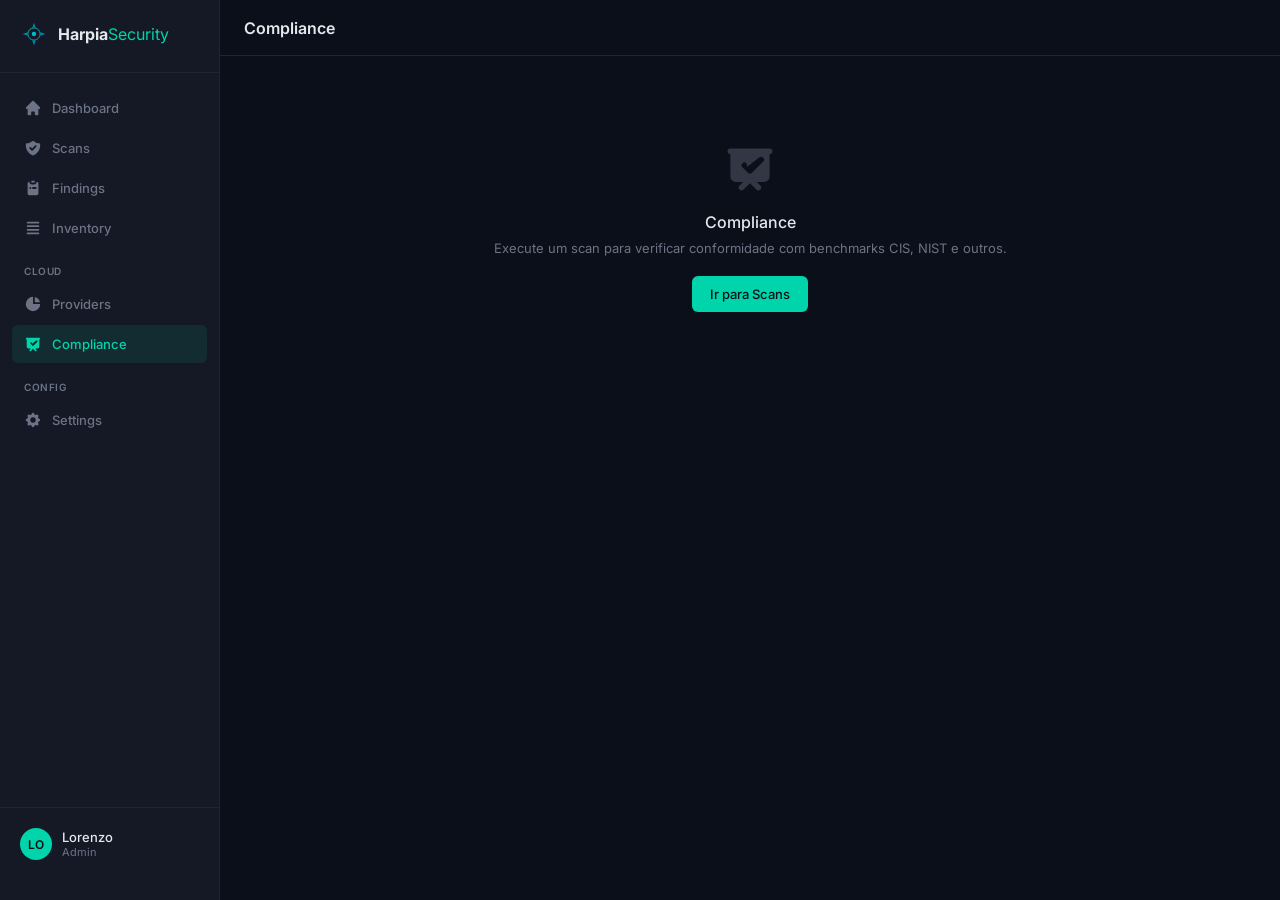
==== web/dashboard/compliance.html @ 105f33a2 "fix: corrige rotas e adiciona páginas faltando - Corrigidos todos os href="#" para as páginas reais " ====
<!DOCTYPE html>
<html lang="pt-BR">
<head>
<meta charset="UTF-8">
<meta name="viewport" content="width=device-width, initial-scale=1.0">
<title>Harpia Security — Compliance</title>
<link href="https://fonts.googleapis.com/css2?family=Inter:wght@400;500;600;700&display=swap" rel="stylesheet">
<style>
:root{--bg:#0b0f19;--surface:#141925;--surface-hover:#1a2030;--border:#1e2636;--text:#e4e7ec;--text-dim:#6b7385;--accent:#00d4aa;--sidebar-w:220px;--header-h:56px;--radius:10px}
*{margin:0;padding:0;box-sizing:border-box}
body{font-family:'Inter',system-ui,sans-serif;background:var(--bg);color:var(--text);min-height:100vh}
.sidebar{position:fixed;top:0;left:0;width:var(--sidebar-w);height:100vh;background:var(--surface);border-right:1px solid var(--border);display:flex;flex-direction:column;padding:20px 0;z-index:100}
.sidebar-brand{display:flex;align-items:center;gap:10px;padding:0 20px 24px;border-bottom:1px solid var(--border);margin-bottom:16px}
.sidebar-brand svg{width:28px;height:28px}
.sidebar-brand span{font-size:16px;font-weight:700}
.sidebar-brand span::after{content:'Security';color:var(--accent);font-weight:400}
.nav{display:flex;flex-direction:column;gap:2px;padding:0 12px;flex:1}
.nav a{display:flex;align-items:center;gap:10px;padding:10px 12px;color:var(--text-dim);text-decoration:none;font-size:13px;font-weight:500;border-radius:6px;transition:all .15s}
.nav a:hover{background:var(--surface-hover);color:var(--text)}
.nav a.active{background:rgba(0,212,170,.1);color:var(--accent)}
.nav a svg{width:18px;height:18px;flex-shrink:0}
.nav-section{font-size:10px;font-weight:600;text-transform:uppercase;letter-spacing:.5px;color:var(--text-dim);padding:16px 12px 6px}
.sidebar-footer{padding:12px;border-top:1px solid var(--border)}
.user{display:flex;align-items:center;gap:10px;padding:8px;border-radius:6px;cursor:pointer}
.user:hover{background:var(--surface-hover)}
.avatar{width:32px;height:32px;background:var(--accent);border-radius:50%;display:grid;place-items:center;font-size:12px;font-weight:600;color:var(--bg)}
.user-info{flex:1;min-width:0}
.user-name{font-size:13px;font-weight:500;white-space:nowrap;overflow:hidden;text-overflow:ellipsis}
.user-role{font-size:11px;color:var(--text-dim)}
.main{margin-left:var(--sidebar-w);min-height:100vh}
.header{position:sticky;top:0;height:var(--header-h);background:var(--bg);border-bottom:1px solid var(--border);display:flex;align-items:center;justify-content:space-between;padding:0 24px;z-index:50}
.header h1{font-size:16px;font-weight:600}
.btn{padding:10px 18px;border-radius:6px;font-size:13px;font-weight:500;cursor:pointer;border:none;font-family:inherit;transition:all .15s}
.btn-primary{background:var(--accent);color:var(--bg)}
.btn-secondary{background:var(--surface);color:var(--text);border:1px solid var(--border)}
.content{padding:24px;max-width:1200px}
.empty{display:flex;flex-direction:column;align-items:center;justify-content:center;padding:60px 20px;color:var(--text-dim);text-align:center}
.empty svg{width:56px;height:56px;margin-bottom:16px;opacity:.4}
.empty h3{font-size:16px;font-weight:500;margin-bottom:8px;color:var(--text)}
.empty p{font-size:13px;margin-bottom:20px}
@media(max-width:768px){.sidebar{transform:translateX(-100%)}.main{margin-left:0}.content{padding:16px}}
</style>
</head>
<body>
<aside class="sidebar">
    <div class="sidebar-brand">
        <svg viewBox="0 0 64 64" xmlns="http://www.w3.org/2000/svg"><defs><linearGradient id="g" x1="0%" y1="0%" x2="100%" y2="100%"><stop offset="0%" stop-color="#00d4aa"/><stop offset="100%" stop-color="#0099ff"/></linearGradient></defs><circle cx="32" cy="32" r="14" fill="none" stroke="url(#g)" stroke-width="2"/><circle cx="32" cy="32" r="5" fill="url(#g)"/><path d="M32 6 L28 18 L32 16 L36 18 Z" fill="url(#g)" opacity=".7"/><path d="M32 58 L28 46 L32 48 L36 46 Z" fill="url(#g)" opacity=".7"/><path d="M6 32 L18 28 L16 32 L18 36 Z" fill="url(#g)" opacity=".7"/><path d="M58 32 L46 28 L48 32 L46 36 Z" fill="url(#g)" opacity=".7"/></svg>
        <span>Harpia</span>
    </div>
    <nav class="nav">
        <a href="dashboard.html"><svg viewBox="0 0 20 20" fill="currentColor"><path d="M10.707 2.293a1 1 0 00-1.414 0l-7 7a1 1 0 001.414 1.414L4 10.414V17a1 1 0 001 1h2a1 1 0 001-1v-2a1 1 0 011-1h2a1 1 0 011 1v2a1 1 0 001 1h2a1 1 0 001-1v-6.586l.293.293a1 1 0 001.414-1.414l-7-7z"/></svg>Dashboard</a>
        <a href="scans.html"><svg viewBox="0 0 20 20" fill="currentColor"><path fill-rule="evenodd" d="M2.166 4.999A11.954 11.954 0 0010 1.944 11.954 11.954 0 0017.834 5c.11.65.166 1.32.166 2.001 0 5.225-3.34 9.67-8 11.317C5.34 16.67 2 12.225 2 7c0-.682.057-1.35.166-2.001zm11.541 3.708a1 1 0 00-1.414-1.414L9 10.586 7.707 9.293a1 1 0 00-1.414 1.414l2 2a1 1 0 001.414 0l4-4z" clip-rule="evenodd"/></svg>Scans</a>
        <a href="findings.html"><svg viewBox="0 0 20 20" fill="currentColor"><path d="M9 2a1 1 0 000 2h2a1 1 0 100-2H9z"/><path fill-rule="evenodd" d="M4 5a2 2 0 012-2 3 3 0 003 3h2a3 3 0 003-3 2 2 0 012 2v11a2 2 0 01-2 2H6a2 2 0 01-2-2V5zm3 4a1 1 0 000 2h.01a1 1 0 100-2H7zm3 0a1 1 0 000 2h3a1 1 0 100-2h-3z" clip-rule="evenodd"/></svg>Findings</a>
        <a href="inventory.html"><svg viewBox="0 0 20 20" fill="currentColor"><path fill-rule="evenodd" d="M3 4a1 1 0 011-1h12a1 1 0 110 2H4a1 1 0 01-1-1zm0 4a1 1 0 011-1h12a1 1 0 110 2H4a1 1 0 01-1-1zm0 4a1 1 0 011-1h12a1 1 0 110 2H4a1 1 0 01-1-1zm0 4a1 1 0 011-1h12a1 1 0 110 2H4a1 1 0 01-1-1z" clip-rule="evenodd"/></svg>Inventory</a>
        <div class="nav-section">Cloud</div>
        <a href="providers.html"><svg viewBox="0 0 20 20" fill="currentColor"><path d="M2 10a8 8 0 018-8v8h8a8 8 0 11-16 0z"/><path d="M12 2.252A8.014 8.014 0 0117.748 8H12V2.252z"/></svg>Providers</a>
        <a href="compliance.html" class="active"><svg viewBox="0 0 20 20" fill="currentColor"><path fill-rule="evenodd" d="M3 3a1 1 0 000 2v8a2 2 0 002 2h2.586l-1.293 1.293a1 1 0 101.414 1.414L10 15.414l2.293 2.293a1 1 0 001.414-1.414L12.414 15H15a2 2 0 002-2V5a1 1 0 100-2H3zm11.707 4.707a1 1 0 00-1.414-1.414L9 9.586 8.707 8.293a1 1 0 00-1.414 1.414l2 2a1 1 0 001.414 0l4-4z" clip-rule="evenodd"/></svg>Compliance</a>
        <div class="nav-section">Config</div>
        <a href="settings.html"><svg viewBox="0 0 20 20" fill="currentColor"><path fill-rule="evenodd" d="M11.49 3.17c-.38-1.56-2.6-1.56-2.98 0a1.532 1.532 0 01-2.286.948c-1.372-.836-2.942.734-2.106 2.106.54.886.061 2.042-.947 2.287-1.561.379-1.561 2.6 0 2.978a1.532 1.532 0 01.947 2.287c-.836 1.372.734 2.942 2.106 2.106a1.532 1.532 0 012.287.947c.379 1.561 2.6 1.561 2.978 0a1.533 1.533 0 012.287-.947c1.372.836 2.942-.734 2.106-2.106a1.533 1.533 0 01.947-2.287c1.561-.379 1.561-2.6 0-2.978a1.532 1.532 0 01-.947-2.287c.836-1.372-.734-2.942-2.106-2.106a1.532 1.532 0 01-2.287-.947zM10 13a3 3 0 100-6 3 3 0 000 6z" clip-rule="evenodd"/></svg>Settings</a>
    </nav>
    <div class="sidebar-footer">
        <div class="user"><div class="avatar">LO</div><div class="user-info"><div class="user-name">Lorenzo</div><div class="user-role">Admin</div></div></div>
    </div>
</aside>
<main class="main">
    <header class="header"><h1>Compliance</h1></header>
    <div class="content">
        <div class="empty">
            <svg viewBox="0 0 20 20" fill="currentColor"><path fill-rule="evenodd" d="M3 3a1 1 0 000 2v8a2 2 0 002 2h2.586l-1.293 1.293a1 1 0 101.414 1.414L10 15.414l2.293 2.293a1 1 0 001.414-1.414L12.414 15H15a2 2 0 002-2V5a1 1 0 100-2H3zm11.707 4.707a1 1 0 00-1.414-1.414L9 9.586 8.707 8.293a1 1 0 00-1.414 1.414l2 2a1 1 0 001.414 0l4-4z" clip-rule="evenodd"/></svg>
            <h3>Compliance</h3>
            <p>Execute um scan para verificar conformidade com benchmarks CIS, NIST e outros.</p>
            <button class="btn btn-primary" onclick="window.location.href='scans.html'">Ir para Scans</button>
        </div>
    </div>
</main>
</body>
</html>
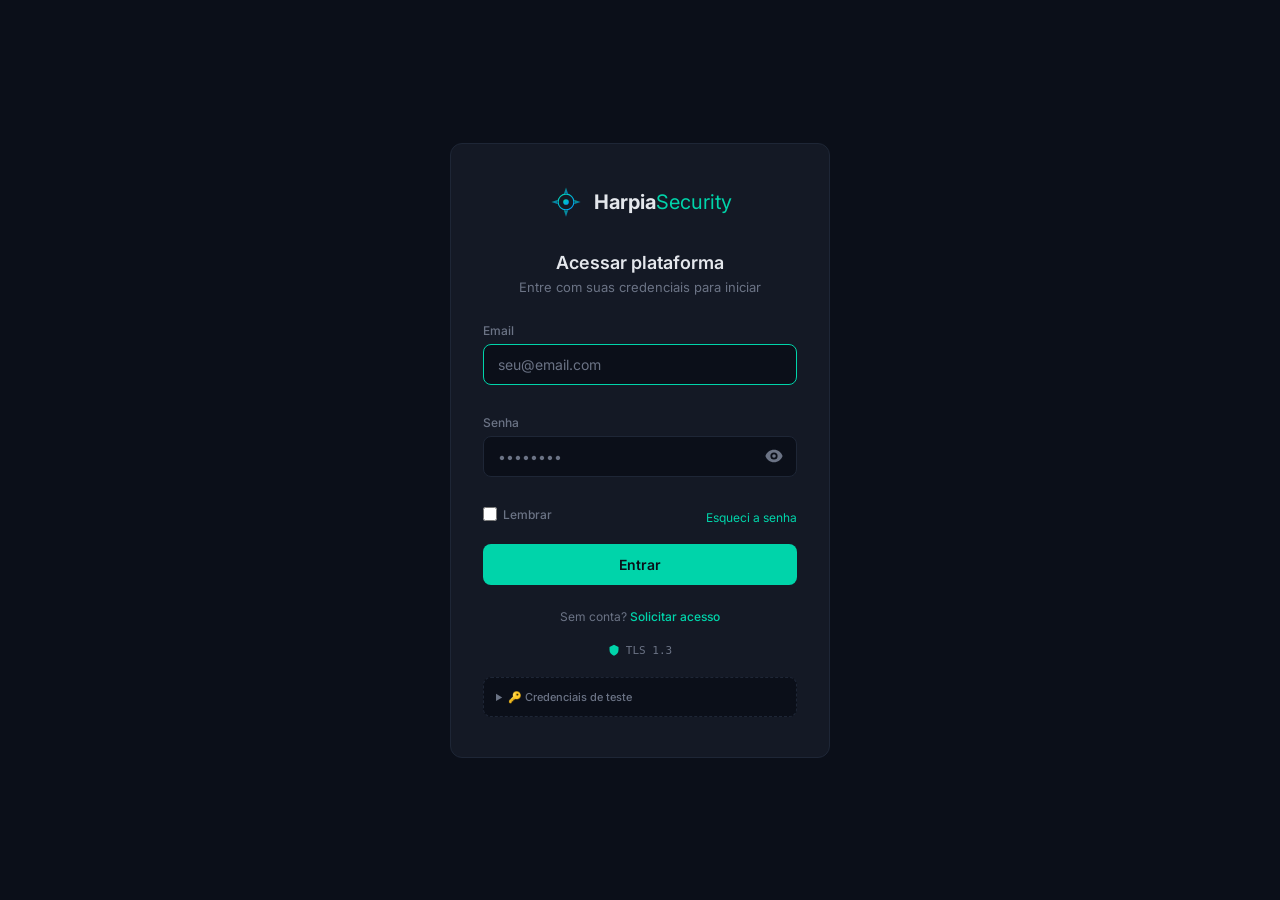
==== commit d9c63d42: "feat: rota /login, auth check e logout - Movido index.html → login.html - index.html redireciona par" ====
--- a/web/dashboard/compliance.html
+++ b/web/dashboard/compliance.html
@@ -42,6 +42,11 @@
 </style>
 </head>
 <body>
+<script>
+    if (!localStorage.getItem('harpia_logged')) {
+        window.location.href = 'login.html';
+    }
+</script>
 <aside class="sidebar">
     <div class="sidebar-brand">
         <svg viewBox="0 0 64 64" xmlns="http://www.w3.org/2000/svg"><defs><linearGradient id="g" x1="0%" y1="0%" x2="100%" y2="100%"><stop offset="0%" stop-color="#00d4aa"/><stop offset="100%" stop-color="#0099ff"/></linearGradient></defs><circle cx="32" cy="32" r="14" fill="none" stroke="url(#g)" stroke-width="2"/><circle cx="32" cy="32" r="5" fill="url(#g)"/><path d="M32 6 L28 18 L32 16 L36 18 Z" fill="url(#g)" opacity=".7"/><path d="M32 58 L28 46 L32 48 L36 46 Z" fill="url(#g)" opacity=".7"/><path d="M6 32 L18 28 L16 32 L18 36 Z" fill="url(#g)" opacity=".7"/><path d="M58 32 L46 28 L48 32 L46 36 Z" fill="url(#g)" opacity=".7"/></svg>
@@ -59,7 +64,7 @@
         <a href="settings.html"><svg viewBox="0 0 20 20" fill="currentColor"><path fill-rule="evenodd" d="M11.49 3.17c-.38-1.56-2.6-1.56-2.98 0a1.532 1.532 0 01-2.286.948c-1.372-.836-2.942.734-2.106 2.106.54.886.061 2.042-.947 2.287-1.561.379-1.561 2.6 0 2.978a1.532 1.532 0 01.947 2.287c-.836 1.372.734 2.942 2.106 2.106a1.532 1.532 0 012.287.947c.379 1.561 2.6 1.561 2.978 0a1.533 1.533 0 012.287-.947c1.372.836 2.942-.734 2.106-2.106a1.533 1.533 0 01.947-2.287c1.561-.379 1.561-2.6 0-2.978a1.532 1.532 0 01-.947-2.287c.836-1.372-.734-2.942-2.106-2.106a1.532 1.532 0 01-2.287-.947zM10 13a3 3 0 100-6 3 3 0 000 6z" clip-rule="evenodd"/></svg>Settings</a>
     </nav>
     <div class="sidebar-footer">
-        <div class="user"><div class="avatar">LO</div><div class="user-info"><div class="user-name">Lorenzo</div><div class="user-role">Admin</div></div></div>
+        <div class="user"><div class="avatar">LO</div><div class="user-info"><div class="user-name" id="userName">Lorenzo</div><div class="user-role" id="userRole">Admin</div></div></div>
     </div>
 </aside>
 <main class="main">
@@ -73,5 +78,20 @@
         </div>
     </div>
 </main>
+
+<script>
+    const role = localStorage.getItem('harpia_role') || 'Admin';
+    const name = localStorage.getItem('harpia_name') || 'Lorenzo';
+    document.getElementById('userName').textContent = name;
+    document.getElementById('userRole').textContent = role;
+    
+    document.querySelector('.user').style.cursor = 'pointer';
+    document.querySelector('.user').addEventListener('click', () => {
+        if (confirm('Deseja sair?')) {
+            localStorage.clear();
+            window.location.href = 'login.html';
+        }
+    });
+</script>
 </body>
 </html>
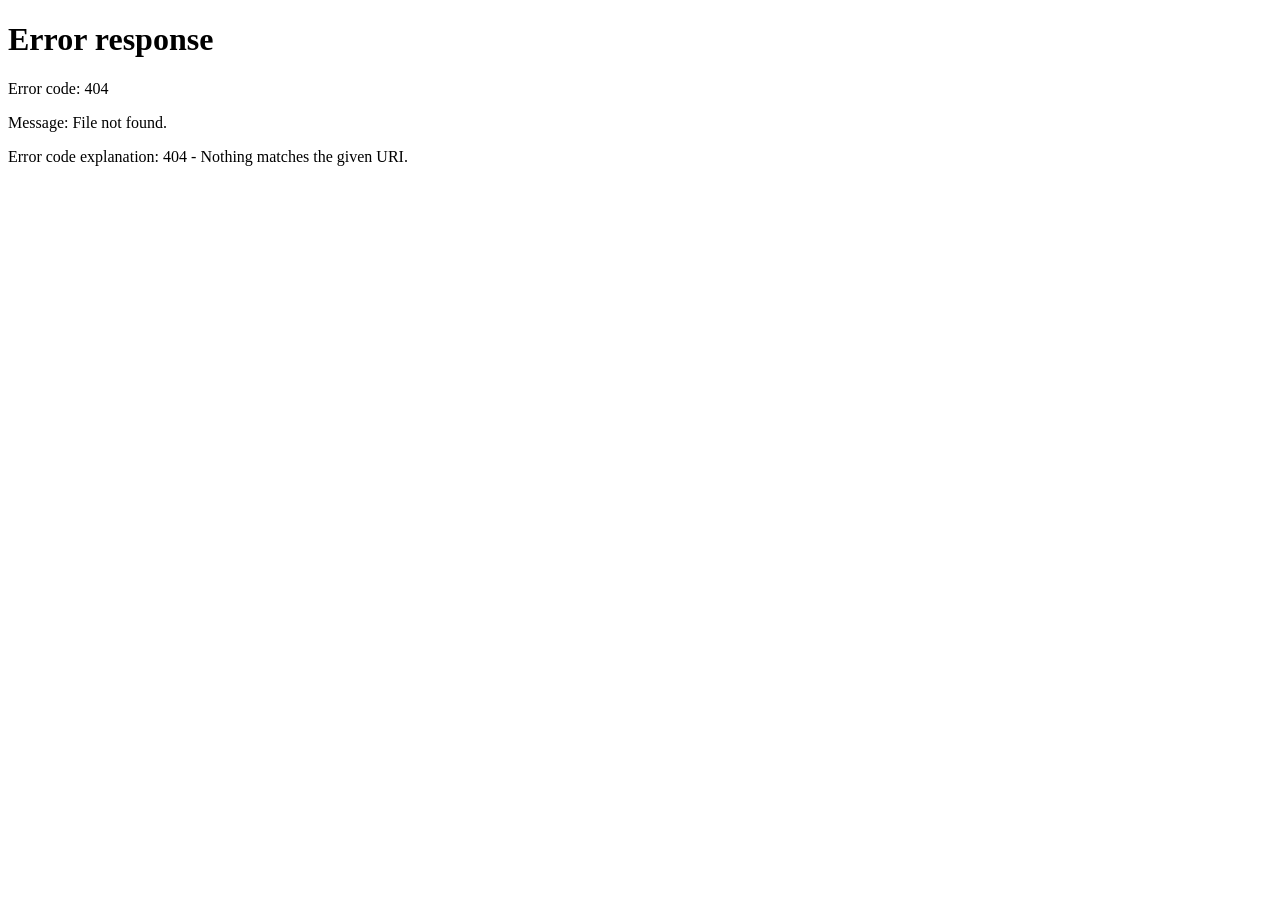
==== commit 7e7a0880: "fix: corrige redirecionamento auth check para /login - Todas as páginas: window.location.href = '/lo" ====
--- a/web/dashboard/compliance.html
+++ b/web/dashboard/compliance.html
@@ -44,7 +44,7 @@
 <body>
 <script>
     if (!localStorage.getItem('harpia_logged')) {
-        window.location.href = 'login.html';
+        window.location.href = '/login';
     }
 </script>
 <aside class="sidebar">
@@ -53,15 +53,15 @@
         <span>Harpia</span>
     </div>
     <nav class="nav">
-        <a href="dashboard.html"><svg viewBox="0 0 20 20" fill="currentColor"><path d="M10.707 2.293a1 1 0 00-1.414 0l-7 7a1 1 0 001.414 1.414L4 10.414V17a1 1 0 001 1h2a1 1 0 001-1v-2a1 1 0 011-1h2a1 1 0 011 1v2a1 1 0 001 1h2a1 1 0 001-1v-6.586l.293.293a1 1 0 001.414-1.414l-7-7z"/></svg>Dashboard</a>
-        <a href="scans.html"><svg viewBox="0 0 20 20" fill="currentColor"><path fill-rule="evenodd" d="M2.166 4.999A11.954 11.954 0 0010 1.944 11.954 11.954 0 0017.834 5c.11.65.166 1.32.166 2.001 0 5.225-3.34 9.67-8 11.317C5.34 16.67 2 12.225 2 7c0-.682.057-1.35.166-2.001zm11.541 3.708a1 1 0 00-1.414-1.414L9 10.586 7.707 9.293a1 1 0 00-1.414 1.414l2 2a1 1 0 001.414 0l4-4z" clip-rule="evenodd"/></svg>Scans</a>
-        <a href="findings.html"><svg viewBox="0 0 20 20" fill="currentColor"><path d="M9 2a1 1 0 000 2h2a1 1 0 100-2H9z"/><path fill-rule="evenodd" d="M4 5a2 2 0 012-2 3 3 0 003 3h2a3 3 0 003-3 2 2 0 012 2v11a2 2 0 01-2 2H6a2 2 0 01-2-2V5zm3 4a1 1 0 000 2h.01a1 1 0 100-2H7zm3 0a1 1 0 000 2h3a1 1 0 100-2h-3z" clip-rule="evenodd"/></svg>Findings</a>
-        <a href="inventory.html"><svg viewBox="0 0 20 20" fill="currentColor"><path fill-rule="evenodd" d="M3 4a1 1 0 011-1h12a1 1 0 110 2H4a1 1 0 01-1-1zm0 4a1 1 0 011-1h12a1 1 0 110 2H4a1 1 0 01-1-1zm0 4a1 1 0 011-1h12a1 1 0 110 2H4a1 1 0 01-1-1zm0 4a1 1 0 011-1h12a1 1 0 110 2H4a1 1 0 01-1-1z" clip-rule="evenodd"/></svg>Inventory</a>
+        <a href="/dashboard"><svg viewBox="0 0 20 20" fill="currentColor"><path d="M10.707 2.293a1 1 0 00-1.414 0l-7 7a1 1 0 001.414 1.414L4 10.414V17a1 1 0 001 1h2a1 1 0 001-1v-2a1 1 0 011-1h2a1 1 0 011 1v2a1 1 0 001 1h2a1 1 0 001-1v-6.586l.293.293a1 1 0 001.414-1.414l-7-7z"/></svg>Dashboard</a>
+        <a href="/scans"><svg viewBox="0 0 20 20" fill="currentColor"><path fill-rule="evenodd" d="M2.166 4.999A11.954 11.954 0 0010 1.944 11.954 11.954 0 0017.834 5c.11.65.166 1.32.166 2.001 0 5.225-3.34 9.67-8 11.317C5.34 16.67 2 12.225 2 7c0-.682.057-1.35.166-2.001zm11.541 3.708a1 1 0 00-1.414-1.414L9 10.586 7.707 9.293a1 1 0 00-1.414 1.414l2 2a1 1 0 001.414 0l4-4z" clip-rule="evenodd"/></svg>Scans</a>
+        <a href="/findings"><svg viewBox="0 0 20 20" fill="currentColor"><path d="M9 2a1 1 0 000 2h2a1 1 0 100-2H9z"/><path fill-rule="evenodd" d="M4 5a2 2 0 012-2 3 3 0 003 3h2a3 3 0 003-3 2 2 0 012 2v11a2 2 0 01-2 2H6a2 2 0 01-2-2V5zm3 4a1 1 0 000 2h.01a1 1 0 100-2H7zm3 0a1 1 0 000 2h3a1 1 0 100-2h-3z" clip-rule="evenodd"/></svg>Findings</a>
+        <a href="/inventory"><svg viewBox="0 0 20 20" fill="currentColor"><path fill-rule="evenodd" d="M3 4a1 1 0 011-1h12a1 1 0 110 2H4a1 1 0 01-1-1zm0 4a1 1 0 011-1h12a1 1 0 110 2H4a1 1 0 01-1-1zm0 4a1 1 0 011-1h12a1 1 0 110 2H4a1 1 0 01-1-1zm0 4a1 1 0 011-1h12a1 1 0 110 2H4a1 1 0 01-1-1z" clip-rule="evenodd"/></svg>Inventory</a>
         <div class="nav-section">Cloud</div>
-        <a href="providers.html"><svg viewBox="0 0 20 20" fill="currentColor"><path d="M2 10a8 8 0 018-8v8h8a8 8 0 11-16 0z"/><path d="M12 2.252A8.014 8.014 0 0117.748 8H12V2.252z"/></svg>Providers</a>
-        <a href="compliance.html" class="active"><svg viewBox="0 0 20 20" fill="currentColor"><path fill-rule="evenodd" d="M3 3a1 1 0 000 2v8a2 2 0 002 2h2.586l-1.293 1.293a1 1 0 101.414 1.414L10 15.414l2.293 2.293a1 1 0 001.414-1.414L12.414 15H15a2 2 0 002-2V5a1 1 0 100-2H3zm11.707 4.707a1 1 0 00-1.414-1.414L9 9.586 8.707 8.293a1 1 0 00-1.414 1.414l2 2a1 1 0 001.414 0l4-4z" clip-rule="evenodd"/></svg>Compliance</a>
+        <a href="/providers"><svg viewBox="0 0 20 20" fill="currentColor"><path d="M2 10a8 8 0 018-8v8h8a8 8 0 11-16 0z"/><path d="M12 2.252A8.014 8.014 0 0117.748 8H12V2.252z"/></svg>Providers</a>
+        <a href="/compliance" class="active"><svg viewBox="0 0 20 20" fill="currentColor"><path fill-rule="evenodd" d="M3 3a1 1 0 000 2v8a2 2 0 002 2h2.586l-1.293 1.293a1 1 0 101.414 1.414L10 15.414l2.293 2.293a1 1 0 001.414-1.414L12.414 15H15a2 2 0 002-2V5a1 1 0 100-2H3zm11.707 4.707a1 1 0 00-1.414-1.414L9 9.586 8.707 8.293a1 1 0 00-1.414 1.414l2 2a1 1 0 001.414 0l4-4z" clip-rule="evenodd"/></svg>Compliance</a>
         <div class="nav-section">Config</div>
-        <a href="settings.html"><svg viewBox="0 0 20 20" fill="currentColor"><path fill-rule="evenodd" d="M11.49 3.17c-.38-1.56-2.6-1.56-2.98 0a1.532 1.532 0 01-2.286.948c-1.372-.836-2.942.734-2.106 2.106.54.886.061 2.042-.947 2.287-1.561.379-1.561 2.6 0 2.978a1.532 1.532 0 01.947 2.287c-.836 1.372.734 2.942 2.106 2.106a1.532 1.532 0 012.287.947c.379 1.561 2.6 1.561 2.978 0a1.533 1.533 0 012.287-.947c1.372.836 2.942-.734 2.106-2.106a1.533 1.533 0 01.947-2.287c1.561-.379 1.561-2.6 0-2.978a1.532 1.532 0 01-.947-2.287c.836-1.372-.734-2.942-2.106-2.106a1.532 1.532 0 01-2.287-.947zM10 13a3 3 0 100-6 3 3 0 000 6z" clip-rule="evenodd"/></svg>Settings</a>
+        <a href="/settings"><svg viewBox="0 0 20 20" fill="currentColor"><path fill-rule="evenodd" d="M11.49 3.17c-.38-1.56-2.6-1.56-2.98 0a1.532 1.532 0 01-2.286.948c-1.372-.836-2.942.734-2.106 2.106.54.886.061 2.042-.947 2.287-1.561.379-1.561 2.6 0 2.978a1.532 1.532 0 01.947 2.287c-.836 1.372.734 2.942 2.106 2.106a1.532 1.532 0 012.287.947c.379 1.561 2.6 1.561 2.978 0a1.533 1.533 0 012.287-.947c1.372.836 2.942-.734 2.106-2.106a1.533 1.533 0 01.947-2.287c1.561-.379 1.561-2.6 0-2.978a1.532 1.532 0 01-.947-2.287c.836-1.372-.734-2.942-2.106-2.106a1.532 1.532 0 01-2.287-.947zM10 13a3 3 0 100-6 3 3 0 000 6z" clip-rule="evenodd"/></svg>Settings</a>
     </nav>
     <div class="sidebar-footer">
         <div class="user"><div class="avatar">LO</div><div class="user-info"><div class="user-name" id="userName">Lorenzo</div><div class="user-role" id="userRole">Admin</div></div></div>
@@ -74,7 +74,7 @@
             <svg viewBox="0 0 20 20" fill="currentColor"><path fill-rule="evenodd" d="M3 3a1 1 0 000 2v8a2 2 0 002 2h2.586l-1.293 1.293a1 1 0 101.414 1.414L10 15.414l2.293 2.293a1 1 0 001.414-1.414L12.414 15H15a2 2 0 002-2V5a1 1 0 100-2H3zm11.707 4.707a1 1 0 00-1.414-1.414L9 9.586 8.707 8.293a1 1 0 00-1.414 1.414l2 2a1 1 0 001.414 0l4-4z" clip-rule="evenodd"/></svg>
             <h3>Compliance</h3>
             <p>Execute um scan para verificar conformidade com benchmarks CIS, NIST e outros.</p>
-            <button class="btn btn-primary" onclick="window.location.href='scans.html'">Ir para Scans</button>
+            <button class="btn btn-primary" onclick="window.location.href='/scans'">Ir para Scans</button>
         </div>
     </div>
 </main>
@@ -89,7 +89,7 @@
     document.querySelector('.user').addEventListener('click', () => {
         if (confirm('Deseja sair?')) {
             localStorage.clear();
-            window.location.href = 'login.html';
+            window.location.href = '/login';
         }
     });
 </script>
